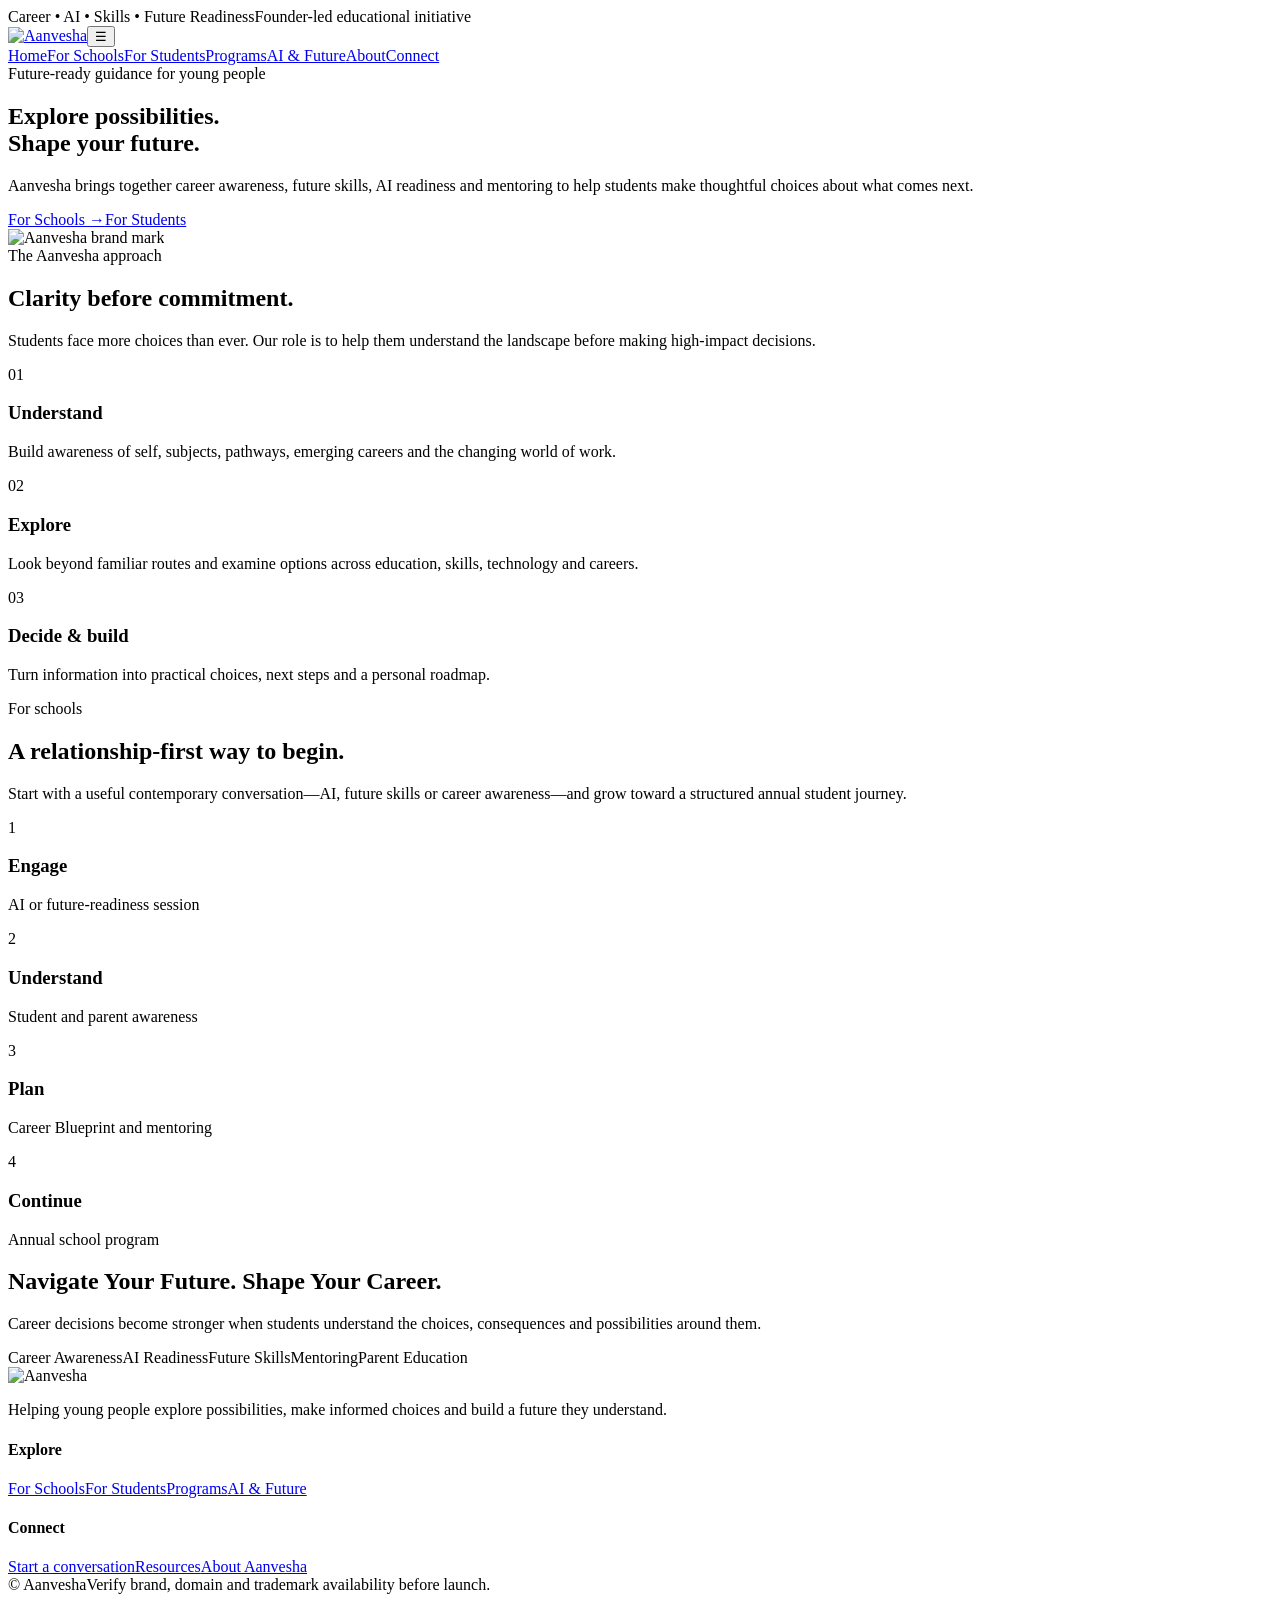
==== index.html @ 4292bdba "Add files via upload" ====
<!doctype html><html lang="en"><head><meta charset="utf-8"><meta name="viewport" content="width=device-width,initial-scale=1"><meta name="description" content="Aanvesha — career guidance, future readiness, AI readiness and mentoring."><title>Navigate Your Future | Aanvesha</title><link rel="icon" href="assets/logo.svg"><link rel="stylesheet" href="assets/style.css"></head><body><div class="top"><div class="container"><span>Career • AI • Skills • Future Readiness</span><span>Founder-led educational initiative</span></div></div><header class="nav"><div class="container navin"><a class="brand" href="index.html"><img src="assets/logo.svg" alt="Aanvesha"></a><button class="menu">☰</button><nav class="links"><a href="index.html">Home</a><a href="schools.html">For Schools</a><a href="students.html">For Students</a><a href="programs.html">Programs</a><a href="ai.html">AI & Future</a><a href="about.html">About</a><a class="cta" href="contact.html">Connect</a></nav></div></header><main><section class="hero"><div class="container heroGrid"><div><div class="eyebrow">Future-ready guidance for young people</div><h1>Explore possibilities.<br><span>Shape your future.</span></h1><p class="lead">Aanvesha brings together career awareness, future skills, AI readiness and mentoring to help students make thoughtful choices about what comes next.</p><div class="actions"><a class="btn primary" href="schools.html">For Schools →</a><a class="btn" href="students.html">For Students</a></div></div><div class="heroCard"><img src="assets/logo.svg" alt="Aanvesha brand mark"></div></div></section><section class="section"><div class="container"><div class="head center"><div class="kicker">The Aanvesha approach</div><h2>Clarity before commitment.</h2><p class="muted">Students face more choices than ever. Our role is to help them understand the landscape before making high-impact decisions.</p></div><div class="grid3"><article class="card"><div class="icon">01</div><h3>Understand</h3><p class="muted">Build awareness of self, subjects, pathways, emerging careers and the changing world of work.</p></article><article class="card"><div class="icon">02</div><h3>Explore</h3><p class="muted">Look beyond familiar routes and examine options across education, skills, technology and careers.</p></article><article class="card"><div class="icon">03</div><h3>Decide & build</h3><p class="muted">Turn information into practical choices, next steps and a personal roadmap.</p></article></div></div></section><section class="section soft"><div class="container"><div class="head"><div class="kicker">For schools</div><h2>A relationship-first way to begin.</h2><p class="muted">Start with a useful contemporary conversation—AI, future skills or career awareness—and grow toward a structured annual student journey.</p></div><div class="path"><div class="step"><div class="num">1</div><h3>Engage</h3><p class="muted">AI or future-readiness session</p></div><div class="step"><div class="num">2</div><h3>Understand</h3><p class="muted">Student and parent awareness</p></div><div class="step"><div class="num">3</div><h3>Plan</h3><p class="muted">Career Blueprint and mentoring</p></div><div class="step"><div class="num">4</div><h3>Continue</h3><p class="muted">Annual school program</p></div></div></div></section><section class="section"><div class="container"><div class="band"><h2>Navigate Your Future. Shape Your Career.</h2><p>Career decisions become stronger when students understand the choices, consequences and possibilities around them.</p><div class="tags"><span class="tag">Career Awareness</span><span class="tag">AI Readiness</span><span class="tag">Future Skills</span><span class="tag">Mentoring</span><span class="tag">Parent Education</span></div></div></div></section></main><footer class="footer"><div class="container footgrid"><div><img src="assets/logo.svg" alt="Aanvesha"><p>Helping young people explore possibilities, make informed choices and build a future they understand.</p></div><div><h4>Explore</h4><a href="schools.html">For Schools</a><a href="students.html">For Students</a><a href="programs.html">Programs</a><a href="ai.html">AI & Future</a></div><div><h4>Connect</h4><a href="contact.html">Start a conversation</a><a href="resources.html">Resources</a><a href="about.html">About Aanvesha</a></div></div><div class="container copy"><span>© <span data-year></span> Aanvesha</span><span>Verify brand, domain and trademark availability before launch.</span></div></footer><script src="assets/site.js"></script></body></html>
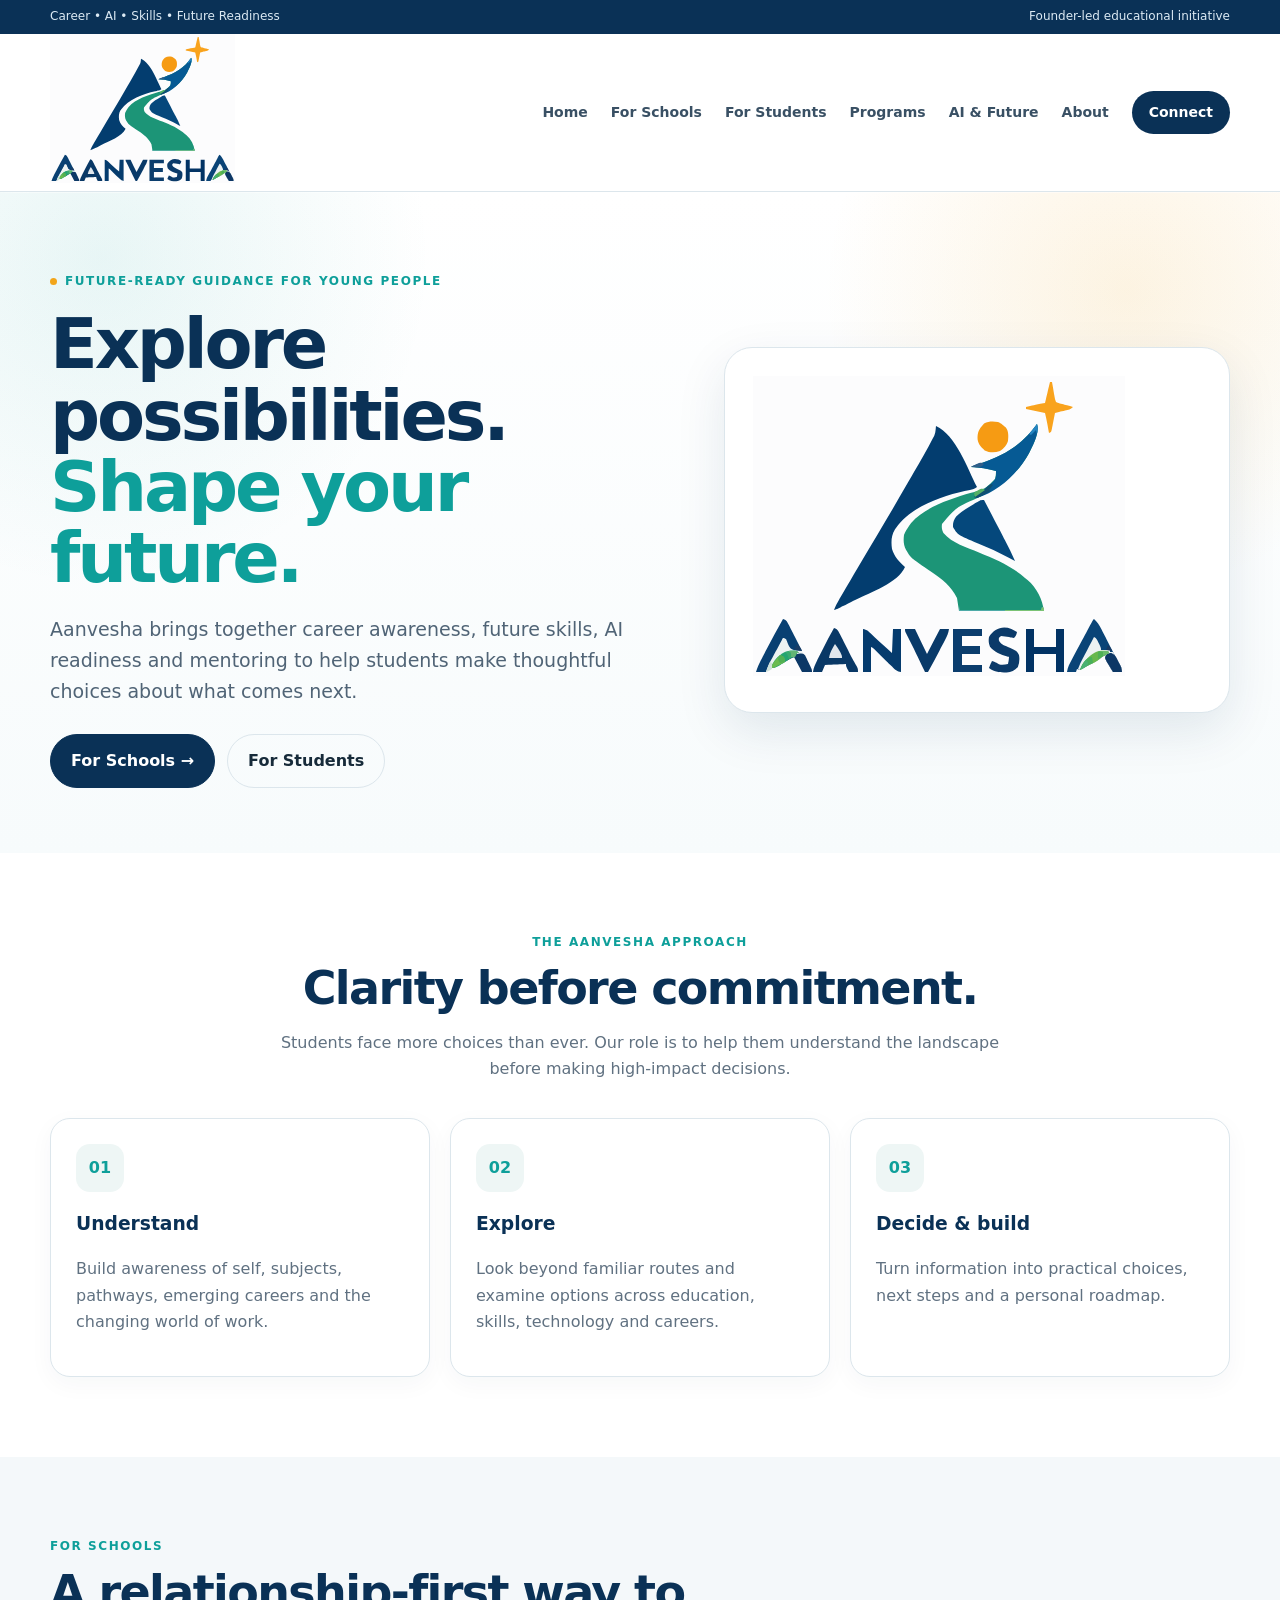
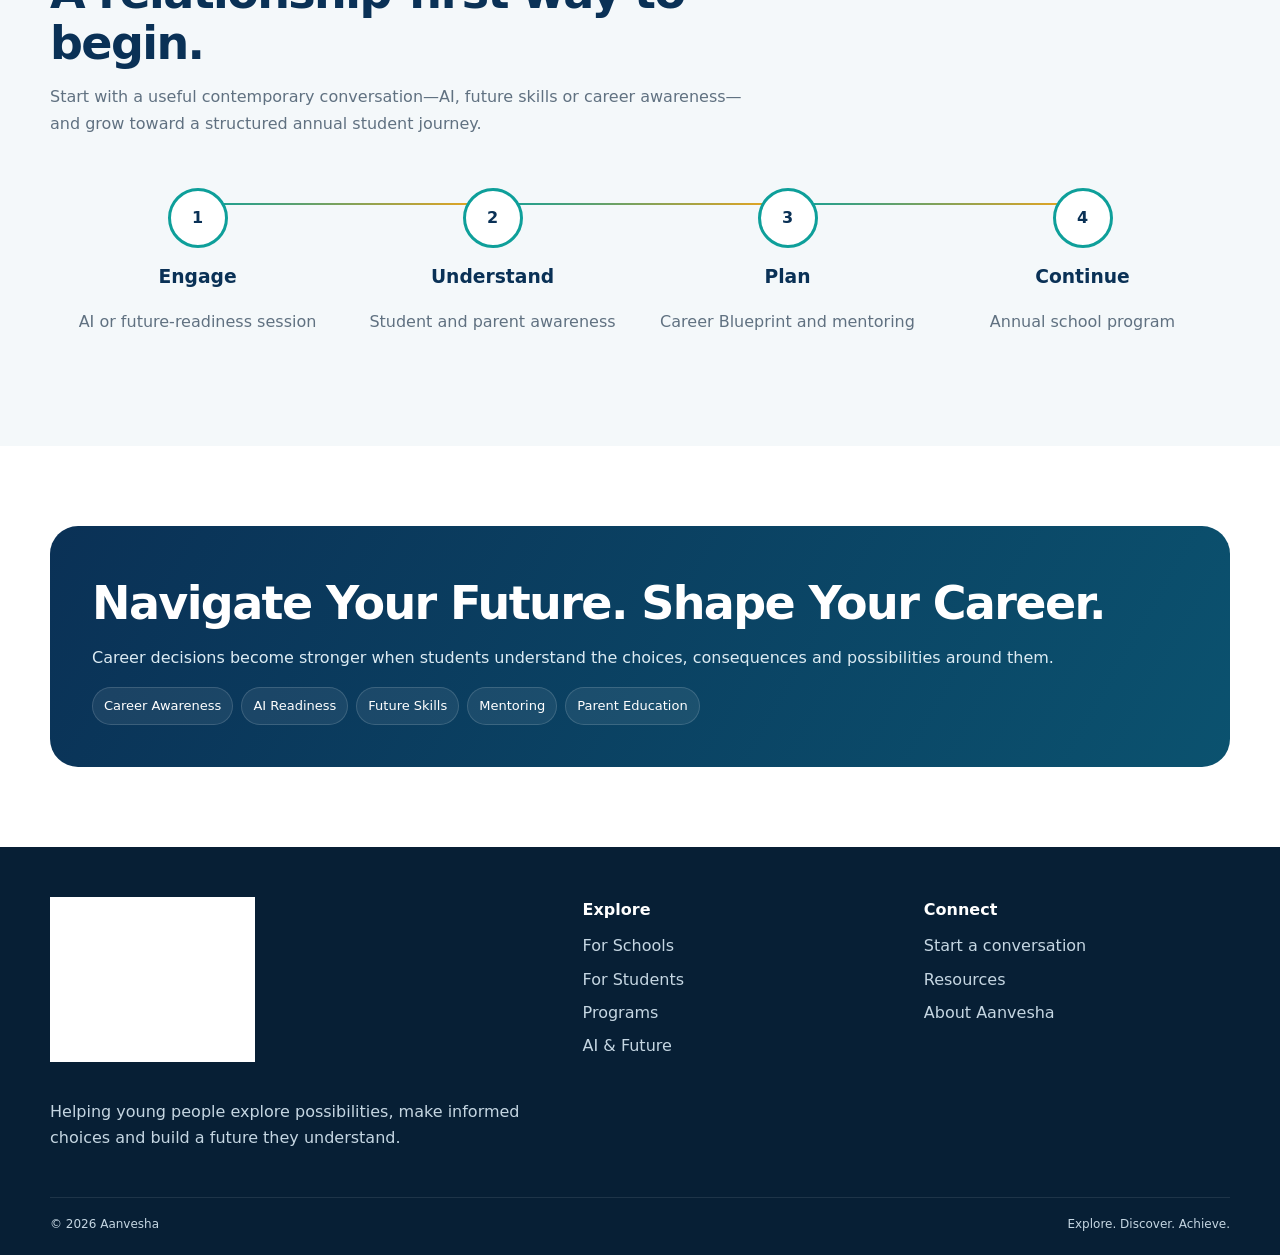
==== commit d036ccca: "Update index.html" ====
--- a/index.html
+++ b/index.html
@@ -1 +1 @@
-<!doctype html><html lang="en"><head><meta charset="utf-8"><meta name="viewport" content="width=device-width,initial-scale=1"><meta name="description" content="Aanvesha — career guidance, future readiness, AI readiness and mentoring."><title>Navigate Your Future | Aanvesha</title><link rel="icon" href="assets/logo.svg"><link rel="stylesheet" href="assets/style.css"></head><body><div class="top"><div class="container"><span>Career • AI • Skills • Future Readiness</span><span>Founder-led educational initiative</span></div></div><header class="nav"><div class="container navin"><a class="brand" href="index.html"><img src="assets/logo.svg" alt="Aanvesha"></a><button class="menu">☰</button><nav class="links"><a href="index.html">Home</a><a href="schools.html">For Schools</a><a href="students.html">For Students</a><a href="programs.html">Programs</a><a href="ai.html">AI & Future</a><a href="about.html">About</a><a class="cta" href="contact.html">Connect</a></nav></div></header><main><section class="hero"><div class="container heroGrid"><div><div class="eyebrow">Future-ready guidance for young people</div><h1>Explore possibilities.<br><span>Shape your future.</span></h1><p class="lead">Aanvesha brings together career awareness, future skills, AI readiness and mentoring to help students make thoughtful choices about what comes next.</p><div class="actions"><a class="btn primary" href="schools.html">For Schools →</a><a class="btn" href="students.html">For Students</a></div></div><div class="heroCard"><img src="assets/logo.svg" alt="Aanvesha brand mark"></div></div></section><section class="section"><div class="container"><div class="head center"><div class="kicker">The Aanvesha approach</div><h2>Clarity before commitment.</h2><p class="muted">Students face more choices than ever. Our role is to help them understand the landscape before making high-impact decisions.</p></div><div class="grid3"><article class="card"><div class="icon">01</div><h3>Understand</h3><p class="muted">Build awareness of self, subjects, pathways, emerging careers and the changing world of work.</p></article><article class="card"><div class="icon">02</div><h3>Explore</h3><p class="muted">Look beyond familiar routes and examine options across education, skills, technology and careers.</p></article><article class="card"><div class="icon">03</div><h3>Decide & build</h3><p class="muted">Turn information into practical choices, next steps and a personal roadmap.</p></article></div></div></section><section class="section soft"><div class="container"><div class="head"><div class="kicker">For schools</div><h2>A relationship-first way to begin.</h2><p class="muted">Start with a useful contemporary conversation—AI, future skills or career awareness—and grow toward a structured annual student journey.</p></div><div class="path"><div class="step"><div class="num">1</div><h3>Engage</h3><p class="muted">AI or future-readiness session</p></div><div class="step"><div class="num">2</div><h3>Understand</h3><p class="muted">Student and parent awareness</p></div><div class="step"><div class="num">3</div><h3>Plan</h3><p class="muted">Career Blueprint and mentoring</p></div><div class="step"><div class="num">4</div><h3>Continue</h3><p class="muted">Annual school program</p></div></div></div></section><section class="section"><div class="container"><div class="band"><h2>Navigate Your Future. Shape Your Career.</h2><p>Career decisions become stronger when students understand the choices, consequences and possibilities around them.</p><div class="tags"><span class="tag">Career Awareness</span><span class="tag">AI Readiness</span><span class="tag">Future Skills</span><span class="tag">Mentoring</span><span class="tag">Parent Education</span></div></div></div></section></main><footer class="footer"><div class="container footgrid"><div><img src="assets/logo.svg" alt="Aanvesha"><p>Helping young people explore possibilities, make informed choices and build a future they understand.</p></div><div><h4>Explore</h4><a href="schools.html">For Schools</a><a href="students.html">For Students</a><a href="programs.html">Programs</a><a href="ai.html">AI & Future</a></div><div><h4>Connect</h4><a href="contact.html">Start a conversation</a><a href="resources.html">Resources</a><a href="about.html">About Aanvesha</a></div></div><div class="container copy"><span>© <span data-year></span> Aanvesha</span><span>Verify brand, domain and trademark availability before launch.</span></div></footer><script src="assets/site.js"></script></body></html>+<!doctype html><html lang="en"><head><meta charset="utf-8"><meta name="viewport" content="width=device-width,initial-scale=1"><meta name="description" content="Aanvesha — career guidance, future readiness, AI readiness and mentoring."><title>Navigate Your Future | Aanvesha</title><link rel="icon" href="assets/logo.svg"><link rel="stylesheet" href="assets/style.css"></head><body><div class="top"><div class="container"><span>Career • AI • Skills • Future Readiness</span><span>Founder-led educational initiative</span></div></div><header class="nav"><div class="container navin"><a class="brand" href="index.html"><img src="assets/logo.svg" alt="Aanvesha"></a><button class="menu">☰</button><nav class="links"><a href="index.html">Home</a><a href="schools.html">For Schools</a><a href="students.html">For Students</a><a href="programs.html">Programs</a><a href="ai.html">AI & Future</a><a href="about.html">About</a><a class="cta" href="contact.html">Connect</a></nav></div></header><main><section class="hero"><div class="container heroGrid"><div><div class="eyebrow">Future-ready guidance for young people</div><h1>Explore possibilities.<br><span>Shape your future.</span></h1><p class="lead">Aanvesha brings together career awareness, future skills, AI readiness and mentoring to help students make thoughtful choices about what comes next.</p><div class="actions"><a class="btn primary" href="schools.html">For Schools →</a><a class="btn" href="students.html">For Students</a></div></div><div class="heroCard"><img src="assets/logo.svg" alt="Aanvesha brand mark"></div></div></section><section class="section"><div class="container"><div class="head center"><div class="kicker">The Aanvesha approach</div><h2>Clarity before commitment.</h2><p class="muted">Students face more choices than ever. Our role is to help them understand the landscape before making high-impact decisions.</p></div><div class="grid3"><article class="card"><div class="icon">01</div><h3>Understand</h3><p class="muted">Build awareness of self, subjects, pathways, emerging careers and the changing world of work.</p></article><article class="card"><div class="icon">02</div><h3>Explore</h3><p class="muted">Look beyond familiar routes and examine options across education, skills, technology and careers.</p></article><article class="card"><div class="icon">03</div><h3>Decide & build</h3><p class="muted">Turn information into practical choices, next steps and a personal roadmap.</p></article></div></div></section><section class="section soft"><div class="container"><div class="head"><div class="kicker">For schools</div><h2>A relationship-first way to begin.</h2><p class="muted">Start with a useful contemporary conversation—AI, future skills or career awareness—and grow toward a structured annual student journey.</p></div><div class="path"><div class="step"><div class="num">1</div><h3>Engage</h3><p class="muted">AI or future-readiness session</p></div><div class="step"><div class="num">2</div><h3>Understand</h3><p class="muted">Student and parent awareness</p></div><div class="step"><div class="num">3</div><h3>Plan</h3><p class="muted">Career Blueprint and mentoring</p></div><div class="step"><div class="num">4</div><h3>Continue</h3><p class="muted">Annual school program</p></div></div></div></section><section class="section"><div class="container"><div class="band"><h2>Navigate Your Future. Shape Your Career.</h2><p>Career decisions become stronger when students understand the choices, consequences and possibilities around them.</p><div class="tags"><span class="tag">Career Awareness</span><span class="tag">AI Readiness</span><span class="tag">Future Skills</span><span class="tag">Mentoring</span><span class="tag">Parent Education</span></div></div></div></section></main><footer class="footer"><div class="container footgrid"><div><img src="assets/logo.svg" alt="Aanvesha"><p>Helping young people explore possibilities, make informed choices and build a future they understand.</p></div><div><h4>Explore</h4><a href="schools.html">For Schools</a><a href="students.html">For Students</a><a href="programs.html">Programs</a><a href="ai.html">AI & Future</a></div><div><h4>Connect</h4><a href="contact.html">Start a conversation</a><a href="resources.html">Resources</a><a href="about.html">About Aanvesha</a></div></div><div class="container copy"><span>© <span data-year></span> Aanvesha</span><span>Explore. Discover. Achieve.</span></div></footer><script src="assets/site.js"></script></body></html>
--- a/assets/style.css
+++ b/assets/style.css
@@ -0,0 +1 @@
+ :root{--navy:#0a3156;--blue:#116da6;--teal:#0e9f9a;--green:#8bc34a;--gold:#f2a51a;--ink:#172b3a;--muted:#607181;--line:#dce6ec;--soft:#f4f8fa;--max:1180px}*{box-sizing:border-box}html{scroll-behavior:smooth}body{margin:0;font-family:Inter,system-ui,-apple-system,Segoe UI,sans-serif;color:var(--ink);line-height:1.65}a{text-decoration:none;color:inherit}.container{width:min(var(--max),calc(100% - 40px));margin:auto}.top{background:var(--navy);color:#dceaf4;font-size:12px;padding:7px 0}.top .container{display:flex;justify-content:space-between}.nav{position:sticky;top:0;z-index:20;background:#fffffff2;backdrop-filter:blur(12px);border-bottom:1px solid var(--line)}.navin{min-height:78px;display:flex;align-items:center;justify-content:space-between}.brand img{width:185px}.links{display:flex;gap:23px;align-items:center;font-size:14px;font-weight:700;color:#395064}.links a:hover{color:var(--teal)}.cta{background:var(--navy);color:#fff!important;padding:10px 17px;border-radius:99px}.menu{display:none;border:0;background:none;font-size:25px}.hero{padding:80px 0 65px;background:radial-gradient(circle at 88% 15%,#f2a51a20,transparent 24%),radial-gradient(circle at 8% 10%,#0e9f9a18,transparent 25%),linear-gradient(#fff,#f7fbfc)}.heroGrid{display:grid;grid-template-columns:1.1fr .9fr;gap:55px;align-items:center}.eyebrow,.kicker{color:var(--teal);font-size:12px;font-weight:850;letter-spacing:.13em;text-transform:uppercase}.eyebrow:before{content:"";display:inline-block;width:7px;height:7px;background:var(--gold);border-radius:50%;margin-right:8px}h1{font-size:clamp(42px,6vw,70px);line-height:1.02;letter-spacing:-.045em;color:var(--navy);margin:17px 0}.hero h1 span{color:var(--teal)}h2{font-size:clamp(30px,4vw,46px);line-height:1.1;letter-spacing:-.035em;color:var(--navy);margin:10px 0 14px}h3{color:var(--navy);margin:0 0 8px}.lead{font-size:19px;color:#506476;max-width:700px}.actions{display:flex;gap:12px;flex-wrap:wrap;margin-top:26px}.btn{display:inline-flex;padding:13px 20px;border-radius:99px;font-weight:800;border:1px solid var(--line)}.primary{background:var(--navy);color:#fff;border-color:var(--navy)}.heroCard{background:#fff;border:1px solid var(--line);border-radius:28px;padding:28px;box-shadow:0 18px 50px #0a31561a}.heroCard img{max-width:430px;margin:auto}.section{padding:80px 0}.soft{background:var(--soft)}.head{max-width:720px;margin-bottom:36px}.center{text-align:center;margin-left:auto;margin-right:auto}.muted{color:var(--muted)}.grid3{display:grid;grid-template-columns:repeat(3,1fr);gap:20px}.grid4{display:grid;grid-template-columns:repeat(4,1fr);gap:18px}.card{background:#fff;border:1px solid var(--line);border-radius:20px;padding:25px;box-shadow:0 7px 25px #0a31560a}.icon{width:48px;height:48px;display:grid;place-items:center;background:#eef6f5;color:var(--teal);border-radius:14px;font-weight:900;margin-bottom:17px}.path{display:grid;grid-template-columns:repeat(4,1fr)}.step{text-align:center;padding:15px;position:relative}.step:after{content:"";position:absolute;top:30px;left:50%;width:100%;height:2px;background:linear-gradient(90deg,var(--teal),var(--gold))}.step:last-child:after{display:none}.num{position:relative;z-index:1;width:60px;height:60px;margin:auto auto 14px;border:3px solid var(--teal);border-radius:50%;display:grid;place-items:center;background:#fff;color:var(--navy);font-weight:900}.band{background:linear-gradient(120deg,var(--navy),#0b526f);border-radius:28px;padding:42px;color:#fff}.band h2{color:#fff}.band p{color:#dcebf3}.tags{display:flex;gap:8px;flex-wrap:wrap}.tag{padding:7px 11px;border:1px solid #ffffff25;background:#ffffff12;border-radius:99px;font-size:13px}.page{padding:60px 0;background:linear-gradient(120deg,#f2f8fa,#fff)}.crumb{font-size:13px;color:var(--muted)}.quote{border-left:4px solid var(--gold);padding-left:18px;font-size:20px;font-weight:700;color:var(--navy)}.check{display:flex;gap:10px;margin:10px 0}.check b{color:var(--teal)}input,textarea,select{width:100%;padding:13px;border:1px solid var(--line);border-radius:12px;font:inherit}label{font-size:13px;font-weight:800;color:var(--navy)}form{display:grid;gap:14px}.notice{padding:14px 16px;border-radius:13px;background:#fff8e7;border:1px solid #f5dda1;color:#75530c;font-size:14px}.footer{background:#071f35;color:#c5d6e2;padding:50px 0 20px}.footgrid{display:grid;grid-template-columns:1.3fr .8fr .8fr;gap:35px}.footer img{width:205px;filter:brightness(0) invert(1);margin-bottom:12px}.footer h4{color:#fff;margin:0 0 10px}.footer a{display:block;margin:7px 0}.copy{border-top:1px solid #ffffff18;margin-top:30px;padding-top:17px;font-size:12px;display:flex;justify-content:space-between}@media(max-width:900px){.heroGrid{grid-template-columns:1fr}.grid3{grid-template-columns:1fr 1fr}.grid4{grid-template-columns:1fr 1fr}.links{display:none}.menu{display:block}.path{grid-template-columns:1fr 1fr}.step:after{display:none}.footgrid{grid-template-columns:1fr 1fr}}@media(max-width:620px){.container{width:calc(100% - 28px)}.top .container{font-size:10px}.hero{padding:55px 0}.grid3,.grid4,.path,.footgrid{grid-template-columns:1fr}.copy{flex-direction:column;gap:8px}.heroCard{padding:18px}}
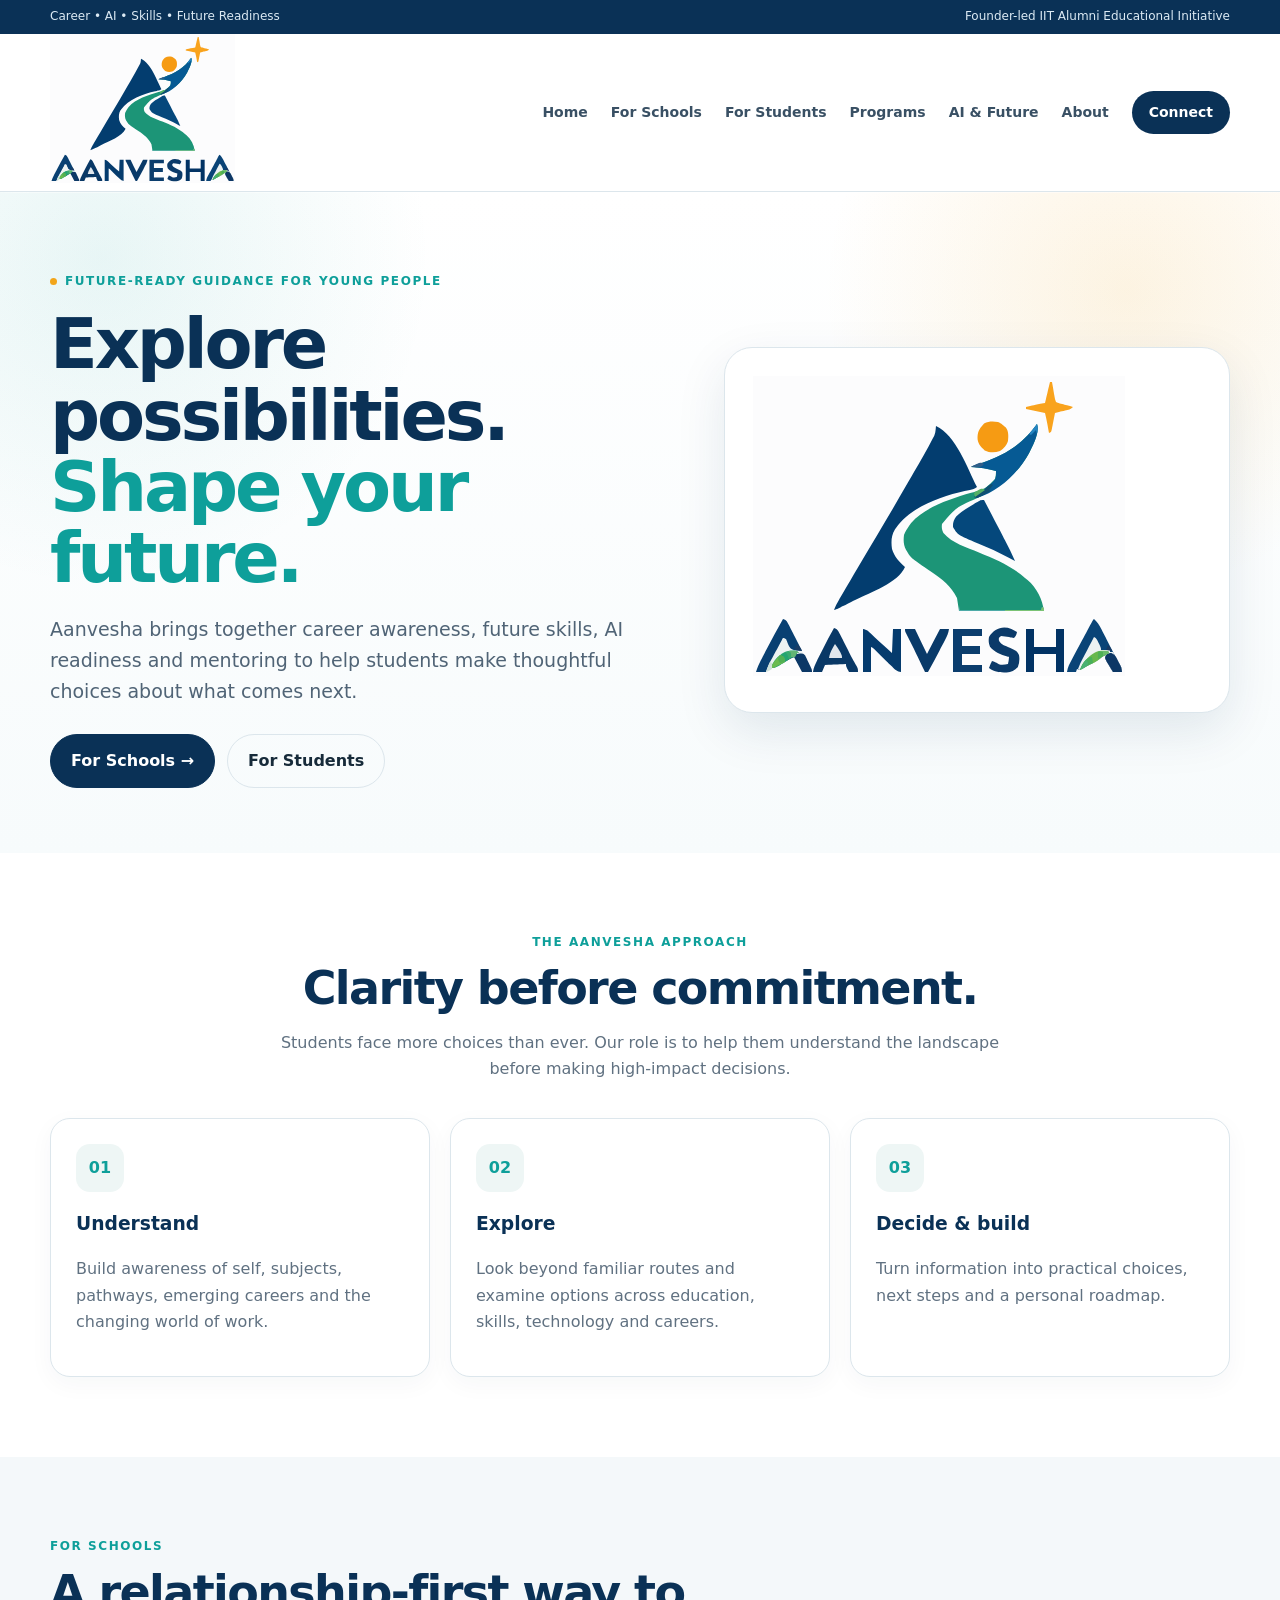
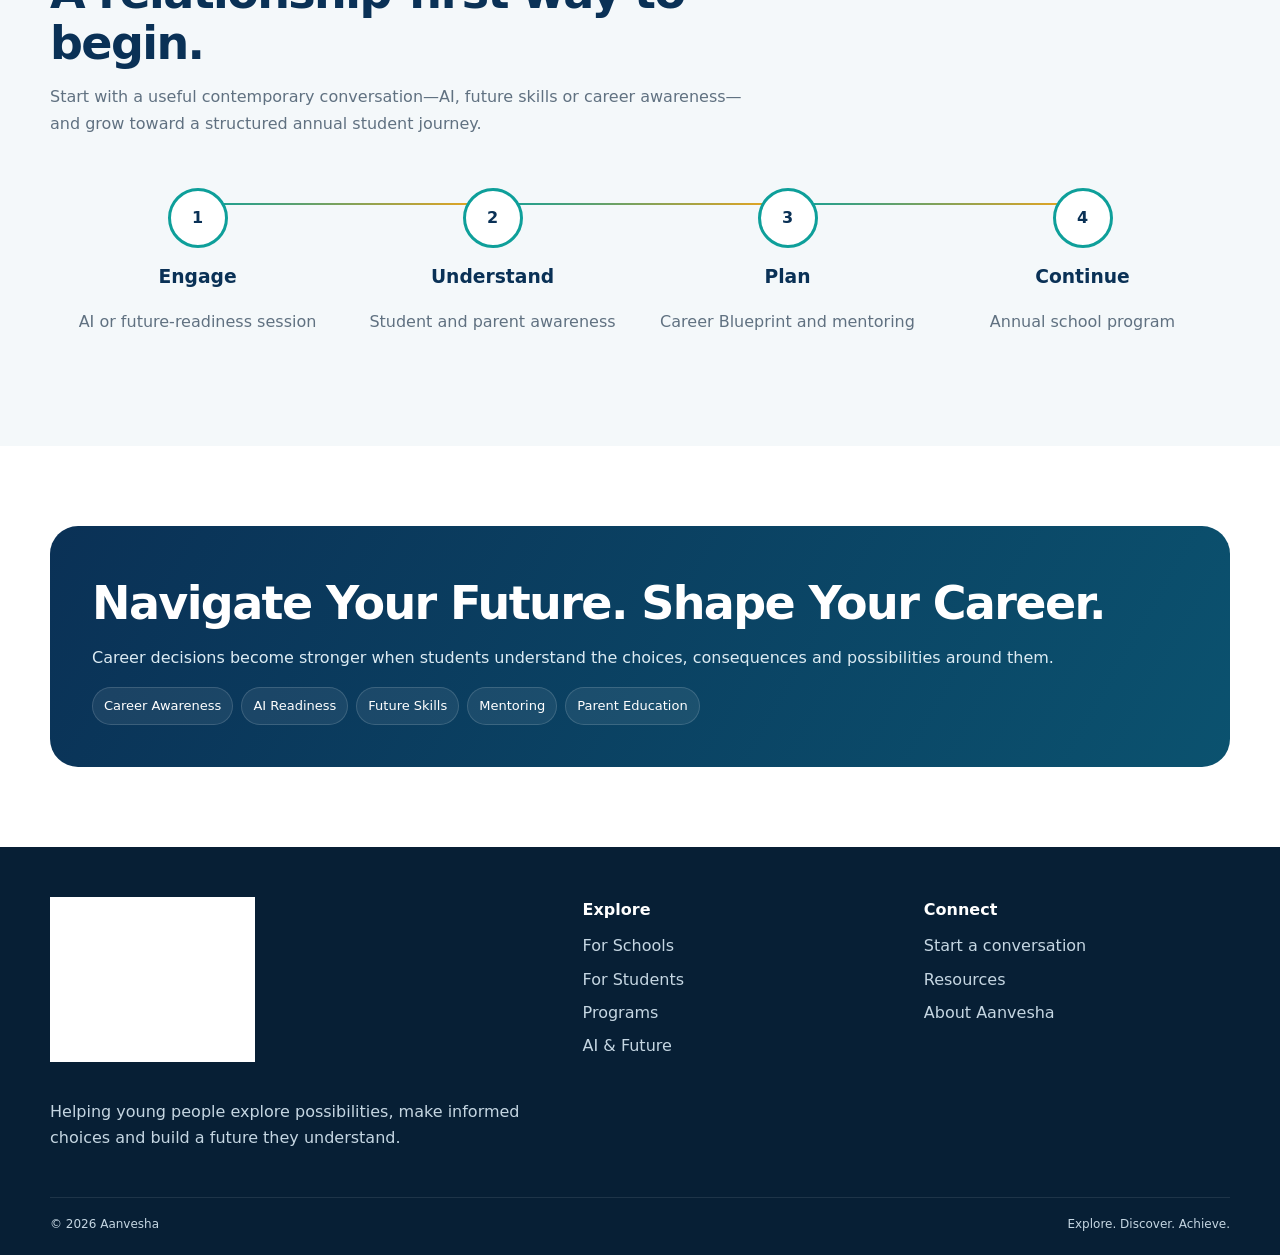
==== commit 534f4c38: "Update index.html" ====
--- a/index.html
+++ b/index.html
@@ -1 +1 @@
-<!doctype html><html lang="en"><head><meta charset="utf-8"><meta name="viewport" content="width=device-width,initial-scale=1"><meta name="description" content="Aanvesha — career guidance, future readiness, AI readiness and mentoring."><title>Navigate Your Future | Aanvesha</title><link rel="icon" href="assets/logo.svg"><link rel="stylesheet" href="assets/style.css"></head><body><div class="top"><div class="container"><span>Career • AI • Skills • Future Readiness</span><span>Founder-led educational initiative</span></div></div><header class="nav"><div class="container navin"><a class="brand" href="index.html"><img src="assets/logo.svg" alt="Aanvesha"></a><button class="menu">☰</button><nav class="links"><a href="index.html">Home</a><a href="schools.html">For Schools</a><a href="students.html">For Students</a><a href="programs.html">Programs</a><a href="ai.html">AI & Future</a><a href="about.html">About</a><a class="cta" href="contact.html">Connect</a></nav></div></header><main><section class="hero"><div class="container heroGrid"><div><div class="eyebrow">Future-ready guidance for young people</div><h1>Explore possibilities.<br><span>Shape your future.</span></h1><p class="lead">Aanvesha brings together career awareness, future skills, AI readiness and mentoring to help students make thoughtful choices about what comes next.</p><div class="actions"><a class="btn primary" href="schools.html">For Schools →</a><a class="btn" href="students.html">For Students</a></div></div><div class="heroCard"><img src="assets/logo.svg" alt="Aanvesha brand mark"></div></div></section><section class="section"><div class="container"><div class="head center"><div class="kicker">The Aanvesha approach</div><h2>Clarity before commitment.</h2><p class="muted">Students face more choices than ever. Our role is to help them understand the landscape before making high-impact decisions.</p></div><div class="grid3"><article class="card"><div class="icon">01</div><h3>Understand</h3><p class="muted">Build awareness of self, subjects, pathways, emerging careers and the changing world of work.</p></article><article class="card"><div class="icon">02</div><h3>Explore</h3><p class="muted">Look beyond familiar routes and examine options across education, skills, technology and careers.</p></article><article class="card"><div class="icon">03</div><h3>Decide & build</h3><p class="muted">Turn information into practical choices, next steps and a personal roadmap.</p></article></div></div></section><section class="section soft"><div class="container"><div class="head"><div class="kicker">For schools</div><h2>A relationship-first way to begin.</h2><p class="muted">Start with a useful contemporary conversation—AI, future skills or career awareness—and grow toward a structured annual student journey.</p></div><div class="path"><div class="step"><div class="num">1</div><h3>Engage</h3><p class="muted">AI or future-readiness session</p></div><div class="step"><div class="num">2</div><h3>Understand</h3><p class="muted">Student and parent awareness</p></div><div class="step"><div class="num">3</div><h3>Plan</h3><p class="muted">Career Blueprint and mentoring</p></div><div class="step"><div class="num">4</div><h3>Continue</h3><p class="muted">Annual school program</p></div></div></div></section><section class="section"><div class="container"><div class="band"><h2>Navigate Your Future. Shape Your Career.</h2><p>Career decisions become stronger when students understand the choices, consequences and possibilities around them.</p><div class="tags"><span class="tag">Career Awareness</span><span class="tag">AI Readiness</span><span class="tag">Future Skills</span><span class="tag">Mentoring</span><span class="tag">Parent Education</span></div></div></div></section></main><footer class="footer"><div class="container footgrid"><div><img src="assets/logo.svg" alt="Aanvesha"><p>Helping young people explore possibilities, make informed choices and build a future they understand.</p></div><div><h4>Explore</h4><a href="schools.html">For Schools</a><a href="students.html">For Students</a><a href="programs.html">Programs</a><a href="ai.html">AI & Future</a></div><div><h4>Connect</h4><a href="contact.html">Start a conversation</a><a href="resources.html">Resources</a><a href="about.html">About Aanvesha</a></div></div><div class="container copy"><span>© <span data-year></span> Aanvesha</span><span>Explore. Discover. Achieve.</span></div></footer><script src="assets/site.js"></script></body></html>
+<!doctype html><html lang="en"><head><meta charset="utf-8"><meta name="viewport" content="width=device-width,initial-scale=1"><meta name="description" content="Aanvesha — career guidance, future readiness, AI readiness and mentoring."><title>Navigate Your Future | Aanvesha</title><link rel="icon" href="assets/logo.svg"><link rel="stylesheet" href="assets/style.css"></head><body><div class="top"><div class="container"><span>Career • AI • Skills • Future Readiness</span><span>Founder-led IIT Alumni Educational Initiative</span></div></div><header class="nav"><div class="container navin"><a class="brand" href="index.html"><img src="assets/logo.svg" alt="Aanvesha"></a><button class="menu">☰</button><nav class="links"><a href="index.html">Home</a><a href="schools.html">For Schools</a><a href="students.html">For Students</a><a href="programs.html">Programs</a><a href="ai.html">AI & Future</a><a href="about.html">About</a><a class="cta" href="contact.html">Connect</a></nav></div></header><main><section class="hero"><div class="container heroGrid"><div><div class="eyebrow">Future-ready guidance for young people</div><h1>Explore possibilities.<br><span>Shape your future.</span></h1><p class="lead">Aanvesha brings together career awareness, future skills, AI readiness and mentoring to help students make thoughtful choices about what comes next.</p><div class="actions"><a class="btn primary" href="schools.html">For Schools →</a><a class="btn" href="students.html">For Students</a></div></div><div class="heroCard"><img src="assets/logo.svg" alt="Aanvesha brand mark"></div></div></section><section class="section"><div class="container"><div class="head center"><div class="kicker">The Aanvesha approach</div><h2>Clarity before commitment.</h2><p class="muted">Students face more choices than ever. Our role is to help them understand the landscape before making high-impact decisions.</p></div><div class="grid3"><article class="card"><div class="icon">01</div><h3>Understand</h3><p class="muted">Build awareness of self, subjects, pathways, emerging careers and the changing world of work.</p></article><article class="card"><div class="icon">02</div><h3>Explore</h3><p class="muted">Look beyond familiar routes and examine options across education, skills, technology and careers.</p></article><article class="card"><div class="icon">03</div><h3>Decide & build</h3><p class="muted">Turn information into practical choices, next steps and a personal roadmap.</p></article></div></div></section><section class="section soft"><div class="container"><div class="head"><div class="kicker">For schools</div><h2>A relationship-first way to begin.</h2><p class="muted">Start with a useful contemporary conversation—AI, future skills or career awareness—and grow toward a structured annual student journey.</p></div><div class="path"><div class="step"><div class="num">1</div><h3>Engage</h3><p class="muted">AI or future-readiness session</p></div><div class="step"><div class="num">2</div><h3>Understand</h3><p class="muted">Student and parent awareness</p></div><div class="step"><div class="num">3</div><h3>Plan</h3><p class="muted">Career Blueprint and mentoring</p></div><div class="step"><div class="num">4</div><h3>Continue</h3><p class="muted">Annual school program</p></div></div></div></section><section class="section"><div class="container"><div class="band"><h2>Navigate Your Future. Shape Your Career.</h2><p>Career decisions become stronger when students understand the choices, consequences and possibilities around them.</p><div class="tags"><span class="tag">Career Awareness</span><span class="tag">AI Readiness</span><span class="tag">Future Skills</span><span class="tag">Mentoring</span><span class="tag">Parent Education</span></div></div></div></section></main><footer class="footer"><div class="container footgrid"><div><img src="assets/logo.svg" alt="Aanvesha"><p>Helping young people explore possibilities, make informed choices and build a future they understand.</p></div><div><h4>Explore</h4><a href="schools.html">For Schools</a><a href="students.html">For Students</a><a href="programs.html">Programs</a><a href="ai.html">AI & Future</a></div><div><h4>Connect</h4><a href="contact.html">Start a conversation</a><a href="resources.html">Resources</a><a href="about.html">About Aanvesha</a></div></div><div class="container copy"><span>© <span data-year></span> Aanvesha</span><span>Explore. Discover. Achieve.</span></div></footer><script src="assets/site.js"></script></body></html>
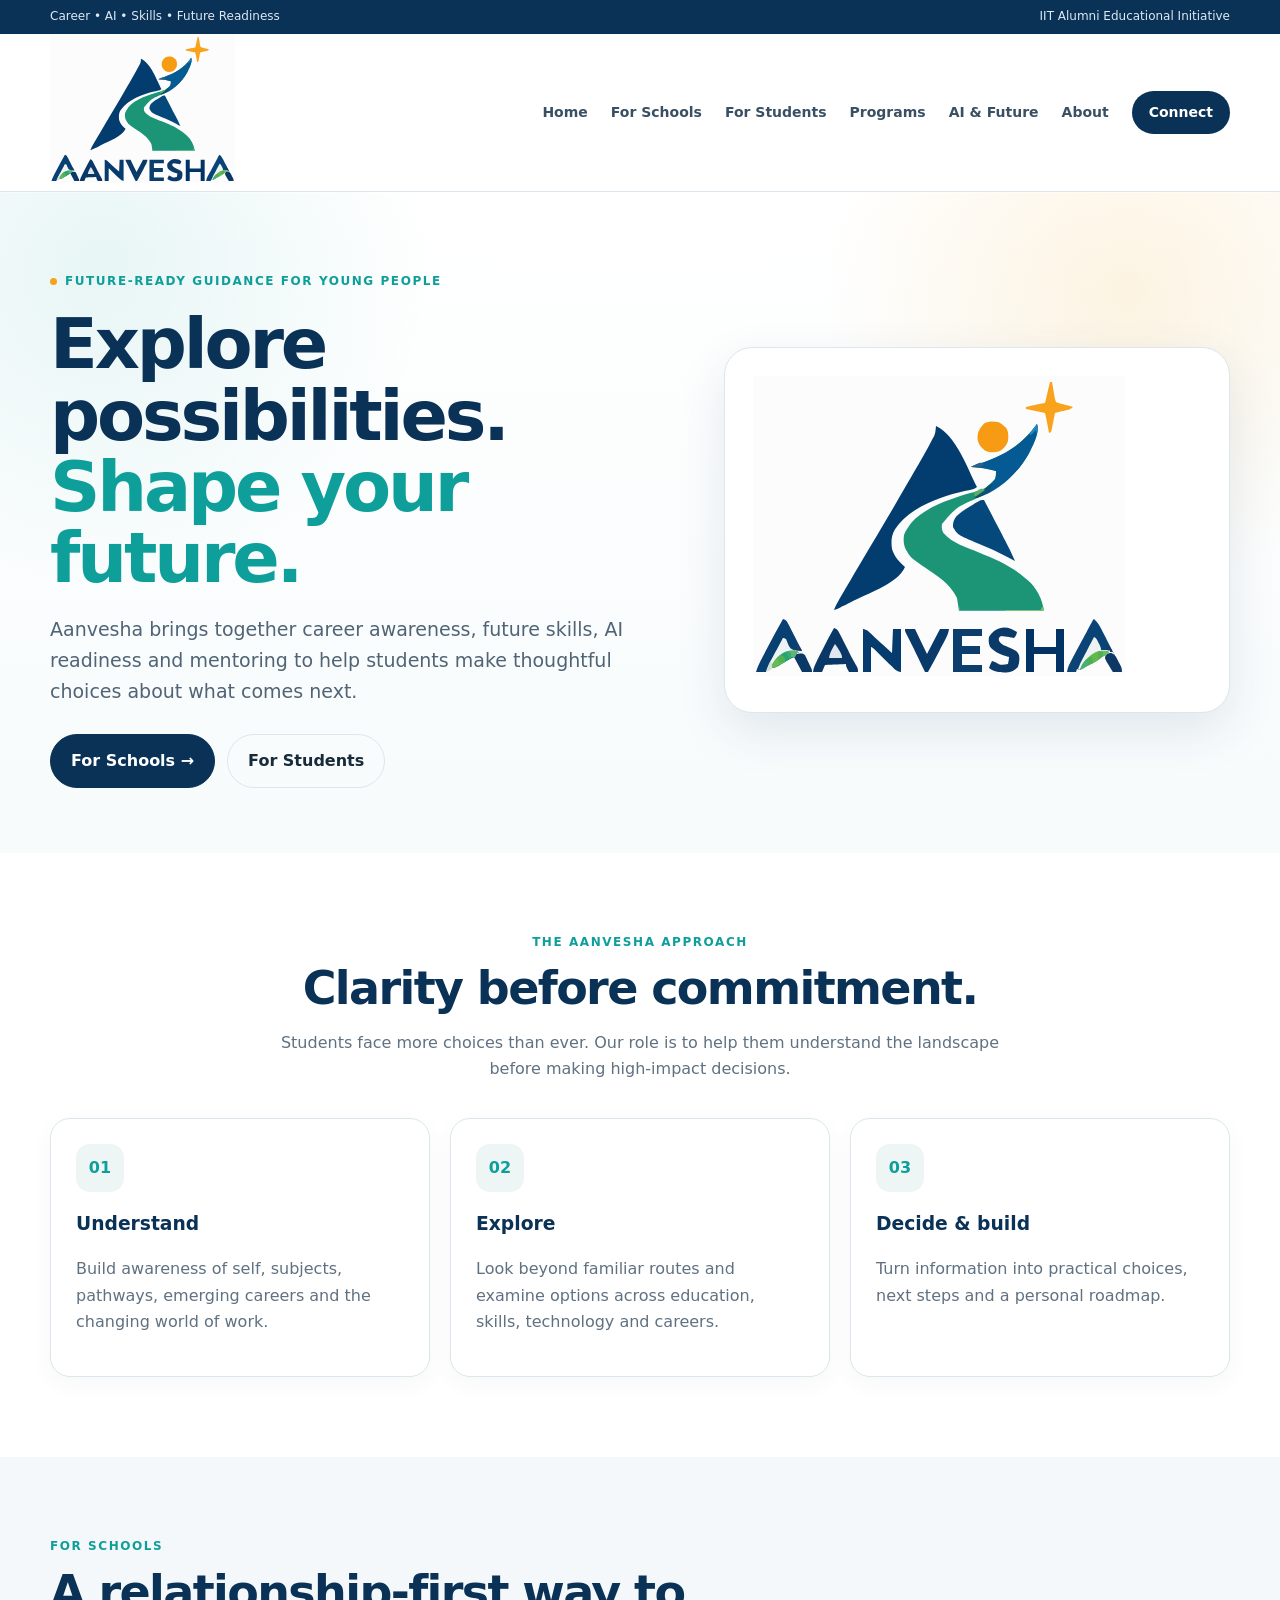
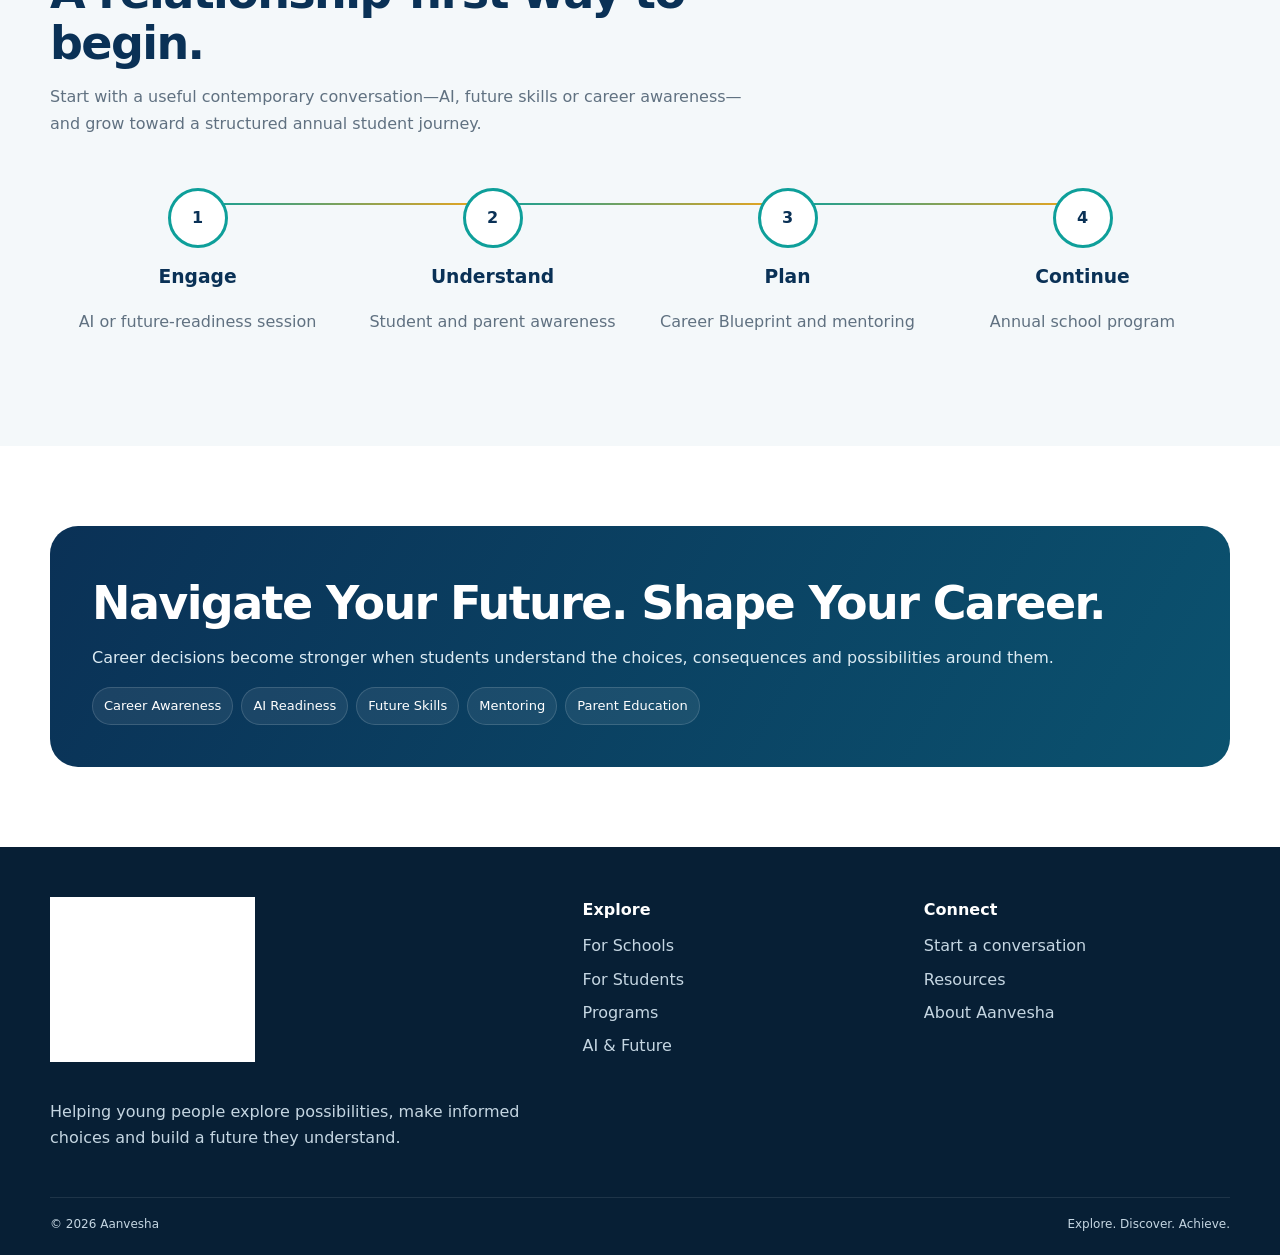
==== commit abd899c4: "Update index.html" ====
--- a/index.html
+++ b/index.html
@@ -1 +1 @@
-<!doctype html><html lang="en"><head><meta charset="utf-8"><meta name="viewport" content="width=device-width,initial-scale=1"><meta name="description" content="Aanvesha — career guidance, future readiness, AI readiness and mentoring."><title>Navigate Your Future | Aanvesha</title><link rel="icon" href="assets/logo.svg"><link rel="stylesheet" href="assets/style.css"></head><body><div class="top"><div class="container"><span>Career • AI • Skills • Future Readiness</span><span>Founder-led IIT Alumni Educational Initiative</span></div></div><header class="nav"><div class="container navin"><a class="brand" href="index.html"><img src="assets/logo.svg" alt="Aanvesha"></a><button class="menu">☰</button><nav class="links"><a href="index.html">Home</a><a href="schools.html">For Schools</a><a href="students.html">For Students</a><a href="programs.html">Programs</a><a href="ai.html">AI & Future</a><a href="about.html">About</a><a class="cta" href="contact.html">Connect</a></nav></div></header><main><section class="hero"><div class="container heroGrid"><div><div class="eyebrow">Future-ready guidance for young people</div><h1>Explore possibilities.<br><span>Shape your future.</span></h1><p class="lead">Aanvesha brings together career awareness, future skills, AI readiness and mentoring to help students make thoughtful choices about what comes next.</p><div class="actions"><a class="btn primary" href="schools.html">For Schools →</a><a class="btn" href="students.html">For Students</a></div></div><div class="heroCard"><img src="assets/logo.svg" alt="Aanvesha brand mark"></div></div></section><section class="section"><div class="container"><div class="head center"><div class="kicker">The Aanvesha approach</div><h2>Clarity before commitment.</h2><p class="muted">Students face more choices than ever. Our role is to help them understand the landscape before making high-impact decisions.</p></div><div class="grid3"><article class="card"><div class="icon">01</div><h3>Understand</h3><p class="muted">Build awareness of self, subjects, pathways, emerging careers and the changing world of work.</p></article><article class="card"><div class="icon">02</div><h3>Explore</h3><p class="muted">Look beyond familiar routes and examine options across education, skills, technology and careers.</p></article><article class="card"><div class="icon">03</div><h3>Decide & build</h3><p class="muted">Turn information into practical choices, next steps and a personal roadmap.</p></article></div></div></section><section class="section soft"><div class="container"><div class="head"><div class="kicker">For schools</div><h2>A relationship-first way to begin.</h2><p class="muted">Start with a useful contemporary conversation—AI, future skills or career awareness—and grow toward a structured annual student journey.</p></div><div class="path"><div class="step"><div class="num">1</div><h3>Engage</h3><p class="muted">AI or future-readiness session</p></div><div class="step"><div class="num">2</div><h3>Understand</h3><p class="muted">Student and parent awareness</p></div><div class="step"><div class="num">3</div><h3>Plan</h3><p class="muted">Career Blueprint and mentoring</p></div><div class="step"><div class="num">4</div><h3>Continue</h3><p class="muted">Annual school program</p></div></div></div></section><section class="section"><div class="container"><div class="band"><h2>Navigate Your Future. Shape Your Career.</h2><p>Career decisions become stronger when students understand the choices, consequences and possibilities around them.</p><div class="tags"><span class="tag">Career Awareness</span><span class="tag">AI Readiness</span><span class="tag">Future Skills</span><span class="tag">Mentoring</span><span class="tag">Parent Education</span></div></div></div></section></main><footer class="footer"><div class="container footgrid"><div><img src="assets/logo.svg" alt="Aanvesha"><p>Helping young people explore possibilities, make informed choices and build a future they understand.</p></div><div><h4>Explore</h4><a href="schools.html">For Schools</a><a href="students.html">For Students</a><a href="programs.html">Programs</a><a href="ai.html">AI & Future</a></div><div><h4>Connect</h4><a href="contact.html">Start a conversation</a><a href="resources.html">Resources</a><a href="about.html">About Aanvesha</a></div></div><div class="container copy"><span>© <span data-year></span> Aanvesha</span><span>Explore. Discover. Achieve.</span></div></footer><script src="assets/site.js"></script></body></html>
+<!doctype html><html lang="en"><head><meta charset="utf-8"><meta name="viewport" content="width=device-width,initial-scale=1"><meta name="description" content="Aanvesha — career guidance, future readiness, AI readiness and mentoring."><title>Navigate Your Future | Aanvesha</title><link rel="icon" href="assets/logo.svg"><link rel="stylesheet" href="assets/style.css"></head><body><div class="top"><div class="container"><span>Career • AI • Skills • Future Readiness</span><span>IIT Alumni Educational Initiative</span></div></div><header class="nav"><div class="container navin"><a class="brand" href="index.html"><img src="assets/logo.svg" alt="Aanvesha"></a><button class="menu">☰</button><nav class="links"><a href="index.html">Home</a><a href="schools.html">For Schools</a><a href="students.html">For Students</a><a href="programs.html">Programs</a><a href="ai.html">AI & Future</a><a href="about.html">About</a><a class="cta" href="contact.html">Connect</a></nav></div></header><main><section class="hero"><div class="container heroGrid"><div><div class="eyebrow">Future-ready guidance for young people</div><h1>Explore possibilities.<br><span>Shape your future.</span></h1><p class="lead">Aanvesha brings together career awareness, future skills, AI readiness and mentoring to help students make thoughtful choices about what comes next.</p><div class="actions"><a class="btn primary" href="schools.html">For Schools →</a><a class="btn" href="students.html">For Students</a></div></div><div class="heroCard"><img src="assets/logo.svg" alt="Aanvesha brand mark"></div></div></section><section class="section"><div class="container"><div class="head center"><div class="kicker">The Aanvesha approach</div><h2>Clarity before commitment.</h2><p class="muted">Students face more choices than ever. Our role is to help them understand the landscape before making high-impact decisions.</p></div><div class="grid3"><article class="card"><div class="icon">01</div><h3>Understand</h3><p class="muted">Build awareness of self, subjects, pathways, emerging careers and the changing world of work.</p></article><article class="card"><div class="icon">02</div><h3>Explore</h3><p class="muted">Look beyond familiar routes and examine options across education, skills, technology and careers.</p></article><article class="card"><div class="icon">03</div><h3>Decide & build</h3><p class="muted">Turn information into practical choices, next steps and a personal roadmap.</p></article></div></div></section><section class="section soft"><div class="container"><div class="head"><div class="kicker">For schools</div><h2>A relationship-first way to begin.</h2><p class="muted">Start with a useful contemporary conversation—AI, future skills or career awareness—and grow toward a structured annual student journey.</p></div><div class="path"><div class="step"><div class="num">1</div><h3>Engage</h3><p class="muted">AI or future-readiness session</p></div><div class="step"><div class="num">2</div><h3>Understand</h3><p class="muted">Student and parent awareness</p></div><div class="step"><div class="num">3</div><h3>Plan</h3><p class="muted">Career Blueprint and mentoring</p></div><div class="step"><div class="num">4</div><h3>Continue</h3><p class="muted">Annual school program</p></div></div></div></section><section class="section"><div class="container"><div class="band"><h2>Navigate Your Future. Shape Your Career.</h2><p>Career decisions become stronger when students understand the choices, consequences and possibilities around them.</p><div class="tags"><span class="tag">Career Awareness</span><span class="tag">AI Readiness</span><span class="tag">Future Skills</span><span class="tag">Mentoring</span><span class="tag">Parent Education</span></div></div></div></section></main><footer class="footer"><div class="container footgrid"><div><img src="assets/logo.svg" alt="Aanvesha"><p>Helping young people explore possibilities, make informed choices and build a future they understand.</p></div><div><h4>Explore</h4><a href="schools.html">For Schools</a><a href="students.html">For Students</a><a href="programs.html">Programs</a><a href="ai.html">AI & Future</a></div><div><h4>Connect</h4><a href="contact.html">Start a conversation</a><a href="resources.html">Resources</a><a href="about.html">About Aanvesha</a></div></div><div class="container copy"><span>© <span data-year></span> Aanvesha</span><span>Explore. Discover. Achieve.</span></div></footer><script src="assets/site.js"></script></body></html>
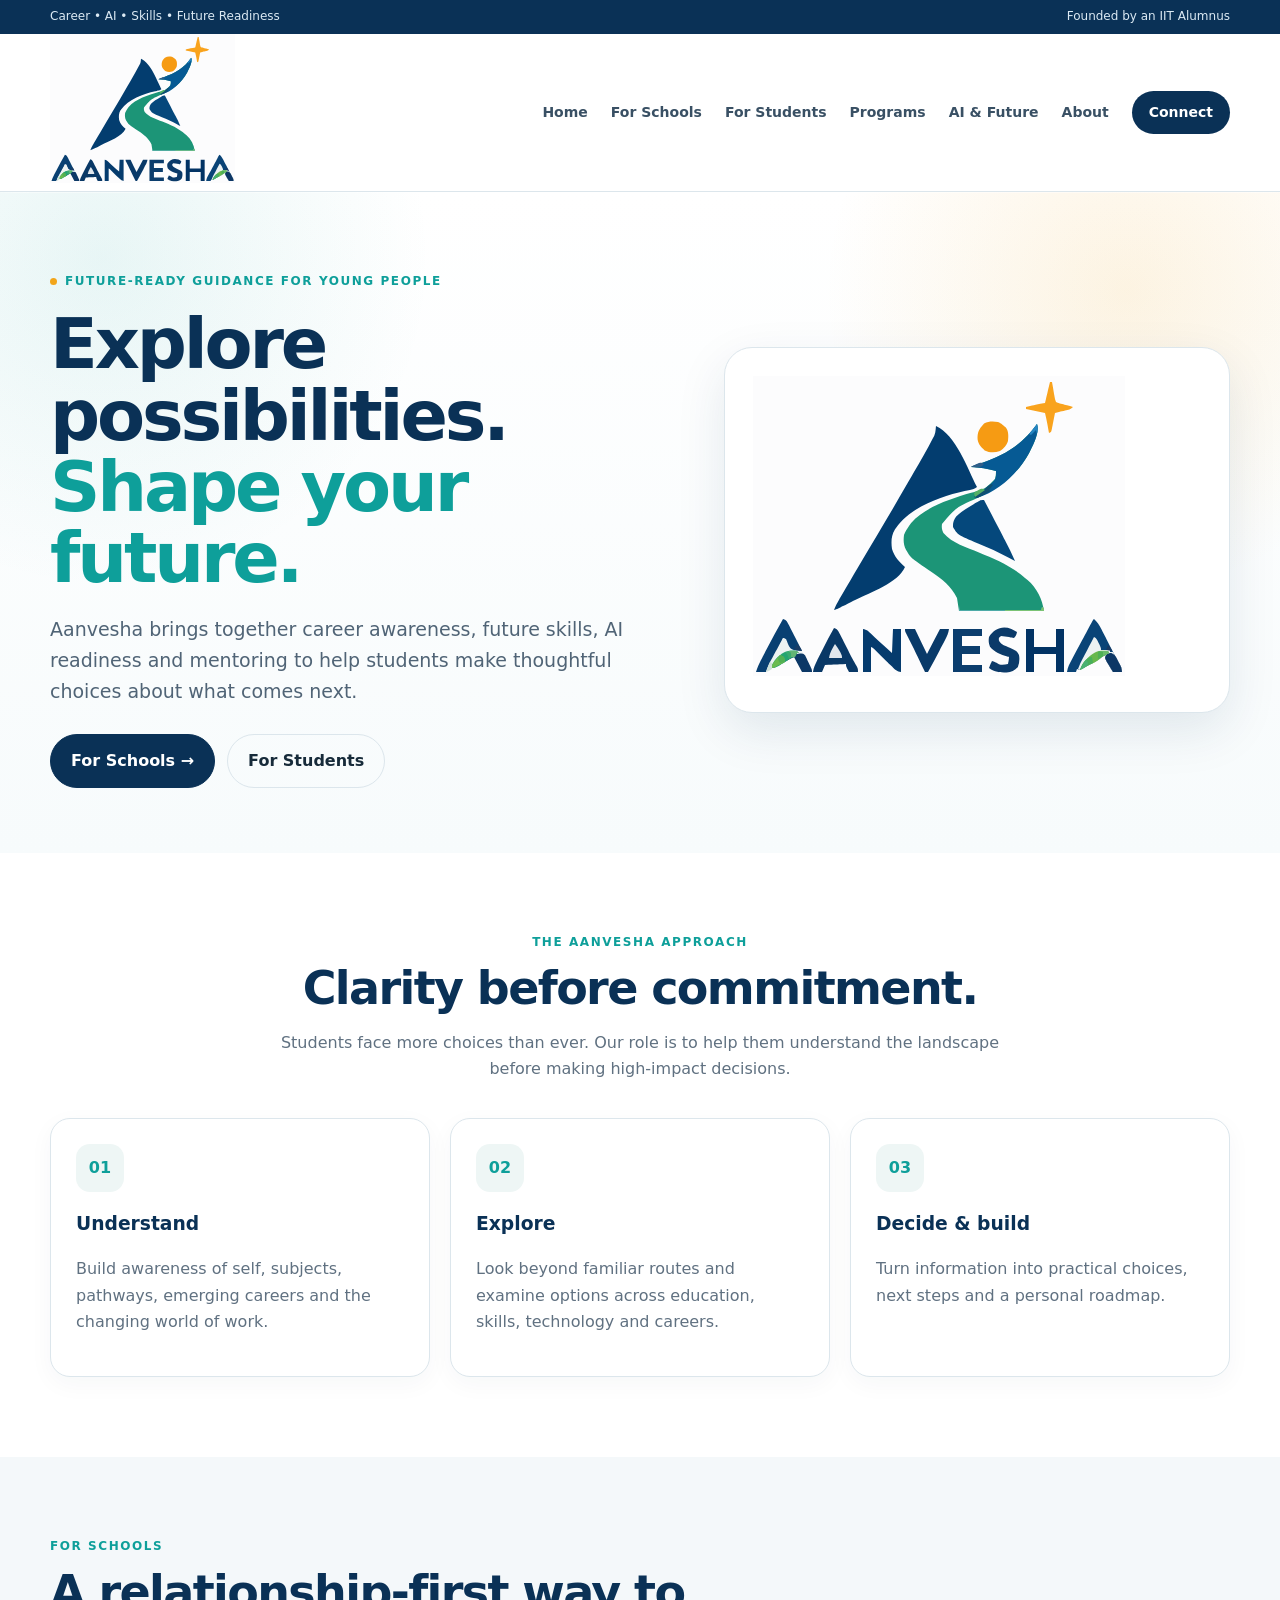
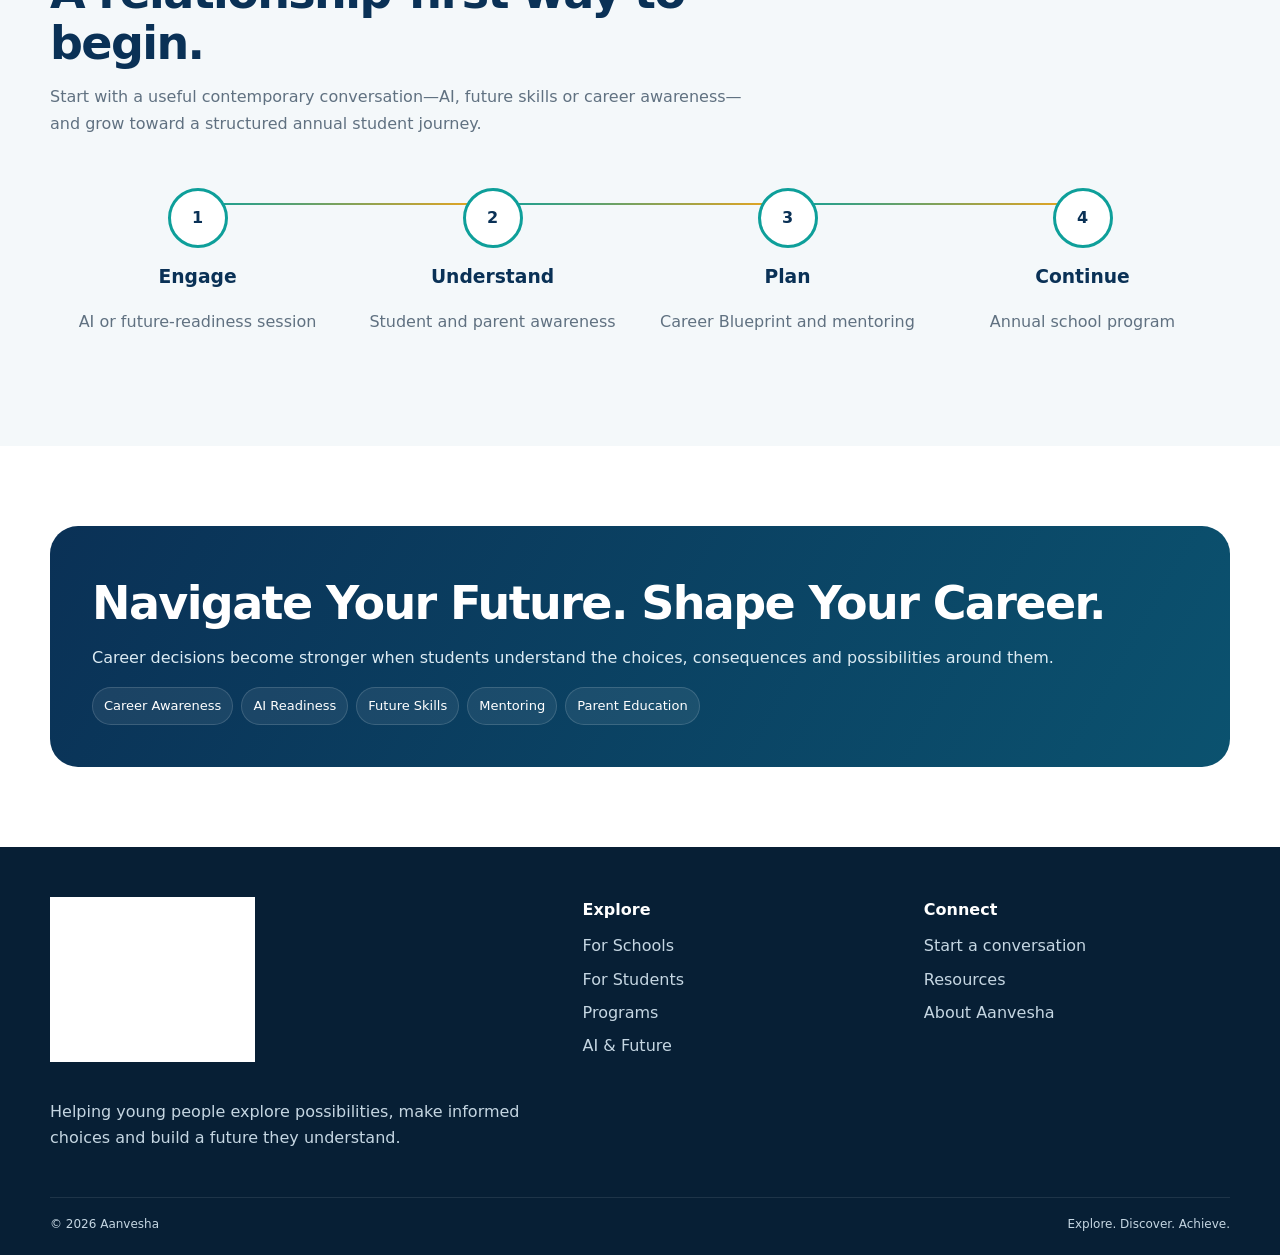
==== commit c794718a: "Update index.html" ====
--- a/index.html
+++ b/index.html
@@ -1 +1 @@
-<!doctype html><html lang="en"><head><meta charset="utf-8"><meta name="viewport" content="width=device-width,initial-scale=1"><meta name="description" content="Aanvesha — career guidance, future readiness, AI readiness and mentoring."><title>Navigate Your Future | Aanvesha</title><link rel="icon" href="assets/logo.svg"><link rel="stylesheet" href="assets/style.css"></head><body><div class="top"><div class="container"><span>Career • AI • Skills • Future Readiness</span><span>IIT Alumni Educational Initiative</span></div></div><header class="nav"><div class="container navin"><a class="brand" href="index.html"><img src="assets/logo.svg" alt="Aanvesha"></a><button class="menu">☰</button><nav class="links"><a href="index.html">Home</a><a href="schools.html">For Schools</a><a href="students.html">For Students</a><a href="programs.html">Programs</a><a href="ai.html">AI & Future</a><a href="about.html">About</a><a class="cta" href="contact.html">Connect</a></nav></div></header><main><section class="hero"><div class="container heroGrid"><div><div class="eyebrow">Future-ready guidance for young people</div><h1>Explore possibilities.<br><span>Shape your future.</span></h1><p class="lead">Aanvesha brings together career awareness, future skills, AI readiness and mentoring to help students make thoughtful choices about what comes next.</p><div class="actions"><a class="btn primary" href="schools.html">For Schools →</a><a class="btn" href="students.html">For Students</a></div></div><div class="heroCard"><img src="assets/logo.svg" alt="Aanvesha brand mark"></div></div></section><section class="section"><div class="container"><div class="head center"><div class="kicker">The Aanvesha approach</div><h2>Clarity before commitment.</h2><p class="muted">Students face more choices than ever. Our role is to help them understand the landscape before making high-impact decisions.</p></div><div class="grid3"><article class="card"><div class="icon">01</div><h3>Understand</h3><p class="muted">Build awareness of self, subjects, pathways, emerging careers and the changing world of work.</p></article><article class="card"><div class="icon">02</div><h3>Explore</h3><p class="muted">Look beyond familiar routes and examine options across education, skills, technology and careers.</p></article><article class="card"><div class="icon">03</div><h3>Decide & build</h3><p class="muted">Turn information into practical choices, next steps and a personal roadmap.</p></article></div></div></section><section class="section soft"><div class="container"><div class="head"><div class="kicker">For schools</div><h2>A relationship-first way to begin.</h2><p class="muted">Start with a useful contemporary conversation—AI, future skills or career awareness—and grow toward a structured annual student journey.</p></div><div class="path"><div class="step"><div class="num">1</div><h3>Engage</h3><p class="muted">AI or future-readiness session</p></div><div class="step"><div class="num">2</div><h3>Understand</h3><p class="muted">Student and parent awareness</p></div><div class="step"><div class="num">3</div><h3>Plan</h3><p class="muted">Career Blueprint and mentoring</p></div><div class="step"><div class="num">4</div><h3>Continue</h3><p class="muted">Annual school program</p></div></div></div></section><section class="section"><div class="container"><div class="band"><h2>Navigate Your Future. Shape Your Career.</h2><p>Career decisions become stronger when students understand the choices, consequences and possibilities around them.</p><div class="tags"><span class="tag">Career Awareness</span><span class="tag">AI Readiness</span><span class="tag">Future Skills</span><span class="tag">Mentoring</span><span class="tag">Parent Education</span></div></div></div></section></main><footer class="footer"><div class="container footgrid"><div><img src="assets/logo.svg" alt="Aanvesha"><p>Helping young people explore possibilities, make informed choices and build a future they understand.</p></div><div><h4>Explore</h4><a href="schools.html">For Schools</a><a href="students.html">For Students</a><a href="programs.html">Programs</a><a href="ai.html">AI & Future</a></div><div><h4>Connect</h4><a href="contact.html">Start a conversation</a><a href="resources.html">Resources</a><a href="about.html">About Aanvesha</a></div></div><div class="container copy"><span>© <span data-year></span> Aanvesha</span><span>Explore. Discover. Achieve.</span></div></footer><script src="assets/site.js"></script></body></html>
+<!doctype html><html lang="en"><head><meta charset="utf-8"><meta name="viewport" content="width=device-width,initial-scale=1"><meta name="description" content="Aanvesha — career guidance, future readiness, AI readiness and mentoring."><title>Navigate Your Future | Aanvesha</title><link rel="icon" href="assets/logo.svg"><link rel="stylesheet" href="assets/style.css"></head><body><div class="top"><div class="container"><span>Career • AI • Skills • Future Readiness</span><span>Founded by an IIT Alumnus</span></div></div><header class="nav"><div class="container navin"><a class="brand" href="index.html"><img src="assets/logo.svg" alt="Aanvesha"></a><button class="menu">☰</button><nav class="links"><a href="index.html">Home</a><a href="schools.html">For Schools</a><a href="students.html">For Students</a><a href="programs.html">Programs</a><a href="ai.html">AI & Future</a><a href="about.html">About</a><a class="cta" href="contact.html">Connect</a></nav></div></header><main><section class="hero"><div class="container heroGrid"><div><div class="eyebrow">Future-ready guidance for young people</div><h1>Explore possibilities.<br><span>Shape your future.</span></h1><p class="lead">Aanvesha brings together career awareness, future skills, AI readiness and mentoring to help students make thoughtful choices about what comes next.</p><div class="actions"><a class="btn primary" href="schools.html">For Schools →</a><a class="btn" href="students.html">For Students</a></div></div><div class="heroCard"><img src="assets/logo.svg" alt="Aanvesha brand mark"></div></div></section><section class="section"><div class="container"><div class="head center"><div class="kicker">The Aanvesha approach</div><h2>Clarity before commitment.</h2><p class="muted">Students face more choices than ever. Our role is to help them understand the landscape before making high-impact decisions.</p></div><div class="grid3"><article class="card"><div class="icon">01</div><h3>Understand</h3><p class="muted">Build awareness of self, subjects, pathways, emerging careers and the changing world of work.</p></article><article class="card"><div class="icon">02</div><h3>Explore</h3><p class="muted">Look beyond familiar routes and examine options across education, skills, technology and careers.</p></article><article class="card"><div class="icon">03</div><h3>Decide & build</h3><p class="muted">Turn information into practical choices, next steps and a personal roadmap.</p></article></div></div></section><section class="section soft"><div class="container"><div class="head"><div class="kicker">For schools</div><h2>A relationship-first way to begin.</h2><p class="muted">Start with a useful contemporary conversation—AI, future skills or career awareness—and grow toward a structured annual student journey.</p></div><div class="path"><div class="step"><div class="num">1</div><h3>Engage</h3><p class="muted">AI or future-readiness session</p></div><div class="step"><div class="num">2</div><h3>Understand</h3><p class="muted">Student and parent awareness</p></div><div class="step"><div class="num">3</div><h3>Plan</h3><p class="muted">Career Blueprint and mentoring</p></div><div class="step"><div class="num">4</div><h3>Continue</h3><p class="muted">Annual school program</p></div></div></div></section><section class="section"><div class="container"><div class="band"><h2>Navigate Your Future. Shape Your Career.</h2><p>Career decisions become stronger when students understand the choices, consequences and possibilities around them.</p><div class="tags"><span class="tag">Career Awareness</span><span class="tag">AI Readiness</span><span class="tag">Future Skills</span><span class="tag">Mentoring</span><span class="tag">Parent Education</span></div></div></div></section></main><footer class="footer"><div class="container footgrid"><div><img src="assets/logo.svg" alt="Aanvesha"><p>Helping young people explore possibilities, make informed choices and build a future they understand.</p></div><div><h4>Explore</h4><a href="schools.html">For Schools</a><a href="students.html">For Students</a><a href="programs.html">Programs</a><a href="ai.html">AI & Future</a></div><div><h4>Connect</h4><a href="contact.html">Start a conversation</a><a href="resources.html">Resources</a><a href="about.html">About Aanvesha</a></div></div><div class="container copy"><span>© <span data-year></span> Aanvesha</span><span>Explore. Discover. Achieve.</span></div></footer><script src="assets/site.js"></script></body></html>
